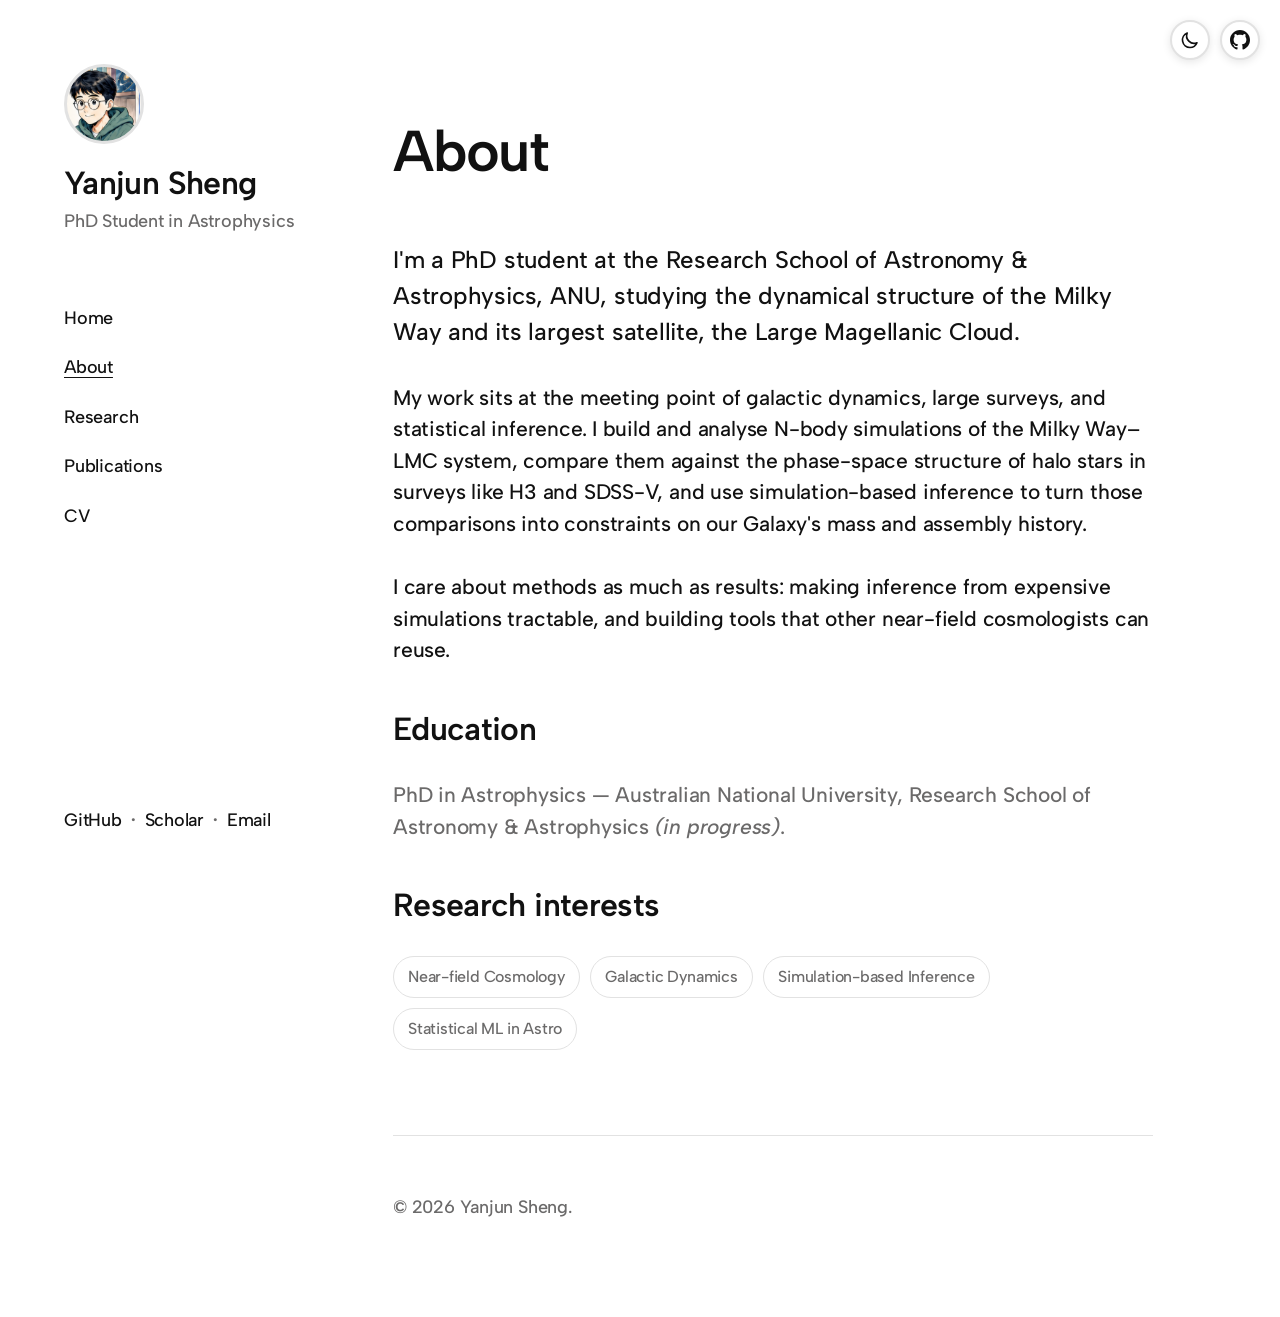
==== about.html @ 7a950a89 "Rebuild site: minimalist multi-page academic theme Replace the tabbed single-page astro site with a " ====
<!DOCTYPE html>
<html lang="en">
<head>
  <meta charset="UTF-8" />
  <meta name="viewport" content="width=device-width, initial-scale=1.0" />
  <title>About | Yanjun Sheng</title>
  <meta name="description" content="About Yanjun Sheng — PhD student in astrophysics at the Research School of Astronomy & Astrophysics, ANU." />
  <link rel="preconnect" href="https://fonts.googleapis.com" />
  <link rel="preconnect" href="https://fonts.gstatic.com" crossorigin />
  <link href="https://fonts.googleapis.com/css2?family=Albert+Sans:ital,wght@0,100..900;1,100..900&display=swap" rel="stylesheet" />
  <link rel="stylesheet" href="styles.css" />
  <script>
    const savedTheme = localStorage.getItem('theme');
    const systemTheme = window.matchMedia('(prefers-color-scheme: dark)').matches ? 'dark' : 'light';
    document.documentElement.setAttribute('data-theme', savedTheme || systemTheme);
  </script>
</head>
<body>

  <div class="toolbar">
    <button class="toolbar-button" id="theme-toggle" aria-label="Toggle dark mode">
      <svg class="sun-icon" xmlns="http://www.w3.org/2000/svg" fill="none" viewBox="0 0 24 24" stroke="currentColor"><path stroke-linecap="round" stroke-linejoin="round" stroke-width="2" d="M12 3v1m0 16v1m9-9h-1M4 12H3m15.364 6.364l-.707-.707M6.343 6.343l-.707-.707m12.728 0l-.707.707M6.343 17.657l-.707.707M16 12a4 4 0 11-8 0 4 4 0 018 0z"/></svg>
      <svg class="moon-icon" xmlns="http://www.w3.org/2000/svg" fill="none" viewBox="0 0 24 24" stroke="currentColor"><path stroke-linecap="round" stroke-linejoin="round" stroke-width="2" d="M20.354 15.354A9 9 0 018.646 3.646 9.003 9.003 0 0012 21a9.003 9.003 0 008.354-5.646z"/></svg>
    </button>
    <a class="toolbar-button" href="https://github.com/yanjunsheng" target="_blank" rel="noopener" aria-label="GitHub">
      <svg xmlns="http://www.w3.org/2000/svg" fill="currentColor" viewBox="0 0 24 24"><path d="M12 0c-6.626 0-12 5.373-12 12 0 5.302 3.438 9.8 8.207 11.387.599.111.793-.261.793-.577v-2.234c-3.338.726-4.033-1.416-4.033-1.416-.546-1.387-1.333-1.756-1.333-1.756-1.089-.745.083-.729.083-.729 1.205.084 1.839 1.237 1.839 1.237 1.07 1.834 2.807 1.304 3.492.997.107-.775.418-1.305.762-1.604-2.665-.305-5.467-1.334-5.467-5.931 0-1.311.469-2.381 1.236-3.221-.124-.303-.535-1.524.117-3.176 0 0 1.008-.322 3.301 1.23.957-.266 1.983-.399 3.003-.404 1.02.005 2.047.138 3.006.404 2.291-1.552 3.297-1.23 3.297-1.23.653 1.653.242 2.874.118 3.176.77.84 1.235 1.911 1.235 3.221 0 4.609-2.807 5.624-5.479 5.921.43.372.823 1.102.823 2.222v3.293c0 .319.192.694.801.576 4.765-1.589 8.199-6.086 8.199-11.386 0-6.627-5.373-12-12-12z"/></svg>
    </a>
  </div>

  <header class="mobile-header">
    <div class="mh-top">
      <a href="index.html"><div class="mh-avatar" role="img" aria-label="Yanjun Sheng"></div></a>
      <h2 class="mh-title">Yanjun Sheng</h2>
    </div>
    <nav class="mobile-nav">
      <ul>
        <li><a href="index.html">Home</a></li>
        <li class="current"><a href="about.html">About</a></li>
        <li><a href="research.html">Research</a></li>
        <li><a href="publications.html">Publications</a></li>
        <li><a href="cv.html">CV</a></li>
      </ul>
    </nav>
    <div class="mobile-social">
      <a href="https://github.com/yanjunsheng" target="_blank" rel="noopener">GitHub</a>
      <span class="sep">·</span>
      <a href="#" target="_blank" rel="noopener">Scholar</a>
      <span class="sep">·</span>
      <a href="mailto:yanjun.sheng@anu.edu.au">Email</a>
    </div>
  </header>

  <div class="site">
    <div class="sidebar-col">
      <aside class="sidebar">
        <div>
          <a href="index.html"><div class="avatar" role="img" aria-label="Yanjun Sheng"></div></a>
          <h1 class="brand-title">Yanjun Sheng</h1>
          <p class="brand-role">PhD Student in Astrophysics</p>
          <nav class="nav">
            <ul>
              <li><a href="index.html">Home</a></li>
              <li class="current"><a href="about.html">About</a></li>
              <li><a href="research.html">Research</a></li>
              <li><a href="publications.html">Publications</a></li>
              <li><a href="cv.html">CV</a></li>
            </ul>
          </nav>
        </div>
        <div class="social">
          <a href="https://github.com/yanjunsheng" target="_blank" rel="noopener">GitHub</a>
          <span class="sep">·</span>
          <a href="#" target="_blank" rel="noopener">Scholar</a>
          <span class="sep">·</span>
          <a href="mailto:yanjun.sheng@anu.edu.au">Email</a>
        </div>
      </aside>
    </div>

    <div class="main-col">
      <main class="page">
        <h1>About</h1>
        <p class="lead">I'm a PhD student at the Research School of Astronomy &amp; Astrophysics, ANU, studying the dynamical structure of the Milky Way and its largest satellite, the Large Magellanic Cloud.</p>
        <p>My work sits at the meeting point of galactic dynamics, large surveys, and statistical inference. I build and analyse N-body simulations of the Milky Way–LMC system, compare them against the phase-space structure of halo stars in surveys like H3 and SDSS-V, and use simulation-based inference to turn those comparisons into constraints on our Galaxy's mass and assembly history.</p>
        <p>I care about methods as much as results: making inference from expensive simulations tractable, and building tools that other near-field cosmologists can reuse.</p>

        <h2>Education</h2>
        <p class="muted">PhD in Astrophysics — Australian National University, Research School of Astronomy &amp; Astrophysics <em>(in progress)</em>.</p>

        <h2>Research interests</h2>
        <div class="pill-row">
          <span class="pill">Near-field Cosmology</span>
          <span class="pill">Galactic Dynamics</span>
          <span class="pill">Simulation-based Inference</span>
          <span class="pill">Statistical ML in Astro</span>
        </div>

        <footer class="site-footer">
          <p>&copy; <span id="year"></span> Yanjun Sheng.</p>
        </footer>
      </main>
    </div>
  </div>

  <script src="script.js"></script>
</body>
</html>
---- styles.css ----
/* ============================================================
   Yanjun Sheng — personal site
   Minimalist academic theme (style adapted from a Björk-style
   layout): sticky sidebar, big typographic hero, light/dark.
   ============================================================ */

/* ---------- Tokens ---------- */
:root {
  --fg:         #111111;
  --bg:         #ffffff;
  --primary:    #5857ff;
  --secondary:  #6b6a6a;
  --tertiary:   #e2e2e2;
  --quaternary: #f3f2f2;

  --font: "Albert Sans", ui-sans-serif, -apple-system, BlinkMacSystemFont,
          "Segoe UI", Roboto, "Helvetica Neue", sans-serif;

  /* Fluid type scale */
  --fs-tiny:  clamp(14px, 1.75vw, 16px);
  --fs-small: clamp(16px, 2vw, 18px);
  --fs-med:   clamp(17px, 2.125vw, 21px);
  --fs-large: clamp(21px, 2.625vw, 24px);
  --fs-xl:    clamp(24px, 3vw, 32px);
  --fs-huge:  clamp(36px, 4.5vw, 64px);

  --h1: clamp(36px, 4.5vw, 64px);
  --h2: clamp(33px, 4.125vw, 56px);
  --h3: clamp(30px, 3.75vw, 48px);
  --h5: clamp(24px, 3vw, 32px);

  /* Spacing */
  --baseline: 16px;
  --small: min(32px, 6.4vw);
  --gutter: clamp(32px, 6.666vw, 64px);
  --outer: var(--gutter);
  --sp-40: 24px;
  --sp-50: 32px;
  --sp-60: clamp(32px, 7.5vw, 40px);
  --sp-70: clamp(48px, 9vw, 64px);
  --sp-80: clamp(64px, 6.666vw, 96px);
  --body-gutter: clamp(32px, 5vw, 64px);

  --wide-width: 1680px;

  --ls-body: -0.01em;
  --ls-head: -0.02em;
  --lh-body: 1.5em;
  --lh-head-lg: 1.15;
  --lh-head-sm: 1.25;

  --name-gradient: linear-gradient(45deg, #4a90e2, #6b5b95, #2e5984, #5a67d8);
  --greeting-gradient: linear-gradient(90deg, #1e3a8a, #3b82f6, #60a5fa, #93c5fd, #dbeafe, #93c5fd, #60a5fa, #3b82f6);
}

[data-theme="dark"] {
  --fg:         #ffffff;
  --bg:         #111111;
  --primary:    #60a5fa;
  --secondary:  #9ca3af;
  --tertiary:   #374151;
  --quaternary: #1f2937;
  --name-gradient: linear-gradient(45deg, #60a5fa, #a78bfa, #7dd3fc, #818cf8);
}

/* ---------- Base ---------- */
* { box-sizing: border-box; }
*, *::before, *::after {
  transition: background-color 0.3s ease, color 0.3s ease, border-color 0.3s ease,
              box-shadow 0.3s ease, fill 0.3s ease, stroke 0.3s ease;
}

body {
  margin: 0;
  font-family: var(--font);
  font-size: var(--fs-med);
  font-weight: 500;
  letter-spacing: var(--ls-body);
  line-height: var(--lh-body);
  color: var(--fg);
  background-color: var(--bg);
  -moz-osx-font-smoothing: grayscale;
  -webkit-font-smoothing: antialiased;
}

a { color: inherit; text-decoration: underline; text-underline-offset: 0.2em; }
a:hover { text-decoration: none; }

h1, h2, h3, h4, h5, h6 {
  font-weight: 600;
  letter-spacing: var(--ls-head);
  margin-top: 0.75em;
  margin-bottom: 1em;
}
h1 { font-size: var(--h1); line-height: var(--lh-head-lg); }
h2 { font-size: var(--h2); line-height: var(--lh-head-lg); }
h3 { font-size: var(--h3); line-height: var(--lh-head-lg); }
h5 { font-size: var(--h5); line-height: var(--lh-head-sm); }

p { line-height: var(--lh-body); margin-bottom: var(--small); }
strong { font-weight: 700; }
img { max-width: 100%; height: auto; display: block; border-radius: 8px; }

/* ---------- Global toolbar ---------- */
.toolbar {
  position: fixed;
  top: 20px; right: 20px;
  display: flex;
  gap: 10px;
  z-index: 1000;
}
.toolbar-button {
  width: 40px; height: 40px;
  border-radius: 50%;
  border: 2px solid var(--tertiary);
  background-color: var(--bg);
  color: var(--fg);
  display: flex;
  align-items: center;
  justify-content: center;
  cursor: pointer;
  text-decoration: none;
  box-shadow: 0 2px 8px rgba(0, 0, 0, 0.1);
}
.toolbar-button:hover {
  background-color: var(--tertiary);
  transform: translateY(-2px);
  box-shadow: 0 4px 12px rgba(0, 0, 0, 0.15);
  color: var(--fg);
}
.toolbar-button svg { width: 20px; height: 20px; }
[data-theme="light"] .sun-icon,
[data-theme="dark"] .moon-icon { display: none; }

/* ---------- Layout ---------- */
.site {
  display: flex;
  gap: var(--gutter);
  padding: var(--body-gutter);
  max-width: var(--wide-width);
  margin: 0 auto;
}
.sidebar-col { flex-basis: 23%; flex-shrink: 0; }
.main-col { flex-basis: 77%; min-width: 0; }

/* ---------- Sidebar ---------- */
.sidebar {
  position: sticky;
  top: var(--outer);
  min-height: calc(100vh - (var(--outer) * 2));
  display: flex;
  flex-direction: column;
  justify-content: space-between;
}
.avatar {
  width: 80px; height: 80px;
  border-radius: 50%;
  border: 3px solid var(--tertiary);
  margin-bottom: 1em;
  background-image: url('images/researcher.png');
  background-size: cover;
  background-position: center 12%;
  background-repeat: no-repeat;
}
.brand-title {
  font-size: var(--h5);
  font-weight: 600;
  margin: 0 0 0.2em;
  letter-spacing: var(--ls-head);
}
.brand-role { color: var(--secondary); font-size: var(--fs-small); margin: 0; }

.nav { font-size: var(--fs-small); margin-top: 3.5em; }
.nav ul { list-style: none; padding: 0; margin: 0; }
.nav li { margin-bottom: 0.5em; }
.nav a { text-decoration: none; display: block; padding: 0.25em 0; }
.nav a:hover,
.nav .current a { text-decoration: underline; }

.social {
  display: flex;
  align-items: center;
  gap: 0.5em;
  font-size: var(--fs-small);
  margin-top: 2em;
  flex-wrap: wrap;
}
.social a { text-decoration: none; }
.social a:hover { color: var(--primary); }
.social .sep { font-weight: bold; color: var(--secondary); }

/* ---------- Hero ---------- */
.hero {
  display: flex;
  flex-direction: column;
  justify-content: center;
  align-items: flex-start;
  min-height: 60vh;
  padding-top: 10vh;
}
.greeting {
  font-size: var(--fs-xl);
  margin: 0 0 0.3em;
  opacity: 1;
  transition: opacity 0.5s ease-in-out;
  background: var(--greeting-gradient);
  -webkit-background-clip: text;
  background-clip: text;
  -webkit-text-fill-color: transparent;
}
.greeting.fade-out { opacity: 0; }
.hero-line {
  font-size: var(--h1);
  line-height: var(--lh-head-lg);
  margin: 0 0 0.9em;
  max-width: 20ch;
}
.name-grad {
  background: var(--name-gradient);
  -webkit-background-clip: text;
  background-clip: text;
  -webkit-text-fill-color: transparent;
}

/* ---------- Buttons ---------- */
.buttons { display: flex; gap: 1em; flex-wrap: wrap; align-items: center; }
.btn {
  display: inline-flex;
  align-items: center;
  gap: 6px;
  padding: 0.7em 1.5em;
  background-color: var(--bg);
  color: var(--fg);
  text-decoration: none;
  border-radius: 999px;
  border: 2px solid var(--fg);
  font-size: var(--fs-small);
  font-weight: 600;
  line-height: var(--lh-head-lg);
}
.btn svg { width: 16px; height: 16px; fill: currentColor; }
.btn:hover {
  transform: translateY(-2px);
  background-color: var(--fg);
  color: var(--bg);
  box-shadow: 0 4px 12px rgba(0, 0, 0, 0.25);
  text-decoration: none;
}
.btn--primary { color: var(--primary); border-color: var(--primary); }
.btn--primary:hover {
  background-color: var(--primary);
  color: #fff;
  box-shadow: 0 4px 12px rgba(88, 87, 255, 0.3);
}

/* ---------- Intro columns ---------- */
.intro {
  display: flex;
  gap: var(--gutter);
  padding-top: 16vh;
  padding-bottom: 2vh;
}
.intro > div { flex: 1 1 0; min-width: 0; }
.intro p:first-child { margin-top: 0; }

/* ---------- Generic content pages ---------- */
.page { padding-top: 6vh; max-width: 760px; }
.page h1 { margin-top: 0; }
.page h2 { font-size: var(--h5); margin-top: 1.4em; }
.page .lead { font-size: var(--fs-large); color: var(--fg); }
.muted { color: var(--secondary); }

.pill-row { display: flex; flex-wrap: wrap; gap: 0.5em; margin: 0.5em 0 0; }
.pill {
  font-size: var(--fs-tiny);
  border: 1px solid var(--tertiary);
  border-radius: 999px;
  padding: 4px 14px;
  color: var(--secondary);
}

/* research themes */
.themes { list-style: none; padding: 0; margin: 1.5em 0; }
.themes li {
  padding: 1em 0;
  border-top: 1px solid var(--tertiary);
  display: flex;
  gap: 1em;
}
.themes li:last-child { border-bottom: 1px solid var(--tertiary); }
.themes .num { color: var(--primary); font-weight: 700; font-variant-numeric: tabular-nums; }
.themes .t { font-weight: 700; }
.themes .d { color: var(--secondary); font-size: var(--fs-small); margin-top: 0.2em; }

/* publications */
.pubs { list-style: none; padding: 0; margin: 1.5em 0 0; }
.pubs li { padding: 1.1em 0; border-top: 1px solid var(--tertiary); }
.pubs li:last-child { border-bottom: 1px solid var(--tertiary); }
.pub-title { font-weight: 600; }
.pub-title a { text-decoration: none; }
.pub-title a:hover { text-decoration: underline; }
.pub-meta { color: var(--secondary); font-size: var(--fs-small); margin-top: 0.2em; }

/* ---------- Footer ---------- */
.site-footer {
  margin-top: var(--sp-80);
  padding-top: var(--sp-60);
  border-top: 1px solid var(--tertiary);
  font-size: var(--fs-small);
  color: var(--secondary);
}

/* ---------- Mobile header ---------- */
.mobile-header { display: none; }

@media (max-width: 781px) {
  .sidebar-col { display: none !important; }
  .main-col { flex-basis: 100%; }
  .site { flex-direction: column; padding-top: 0; }
  .intro { flex-direction: column; padding-top: 8vh; }
  .hero { min-height: 56vh; }

  .mobile-header {
    display: block;
    padding: var(--sp-40);
    background-color: var(--quaternary);
  }
  .mh-top { display: flex; align-items: center; gap: 12px; }
  .mh-avatar {
    width: 44px; height: 44px;
    border-radius: 50%;
    border: 2px solid var(--tertiary);
    background-image: url('images/researcher.png');
    background-size: cover;
    background-position: center 12%;
    flex-shrink: 0;
  }
  .mh-title { font-size: var(--h5); font-weight: 600; margin: 0; }
  .mobile-nav { margin-top: var(--sp-40); }
  .mobile-nav ul {
    display: flex; flex-wrap: wrap; gap: 8px;
    list-style: none; margin: 0; padding: 0;
  }
  .mobile-nav a {
    text-decoration: none;
    font-size: var(--fs-small);
    font-weight: 600;
    padding: 8px 12px;
    border-radius: 20px;
  }
  .mobile-nav a:hover,
  .mobile-nav .current a { background-color: var(--tertiary); }
  .mobile-social {
    display: flex; gap: 8px; align-items: center;
    margin-top: var(--sp-40);
    font-size: var(--fs-tiny);
    color: var(--secondary);
  }
  .mobile-social a { color: var(--secondary); text-decoration: none; font-size: 13px; }
  .mobile-social .sep { color: var(--tertiary); }

  .toolbar { top: 15px; right: 15px; z-index: 9999; }
  .toolbar-button { width: 44px; height: 44px; border-width: 1px; }
}

@media (min-width: 782px) {
  .mobile-header { display: none !important; }
}

@media (prefers-reduced-motion: reduce) {
  *, *::before, *::after { transition-duration: 0.01ms !important; }
  .greeting { transition: none; }
}
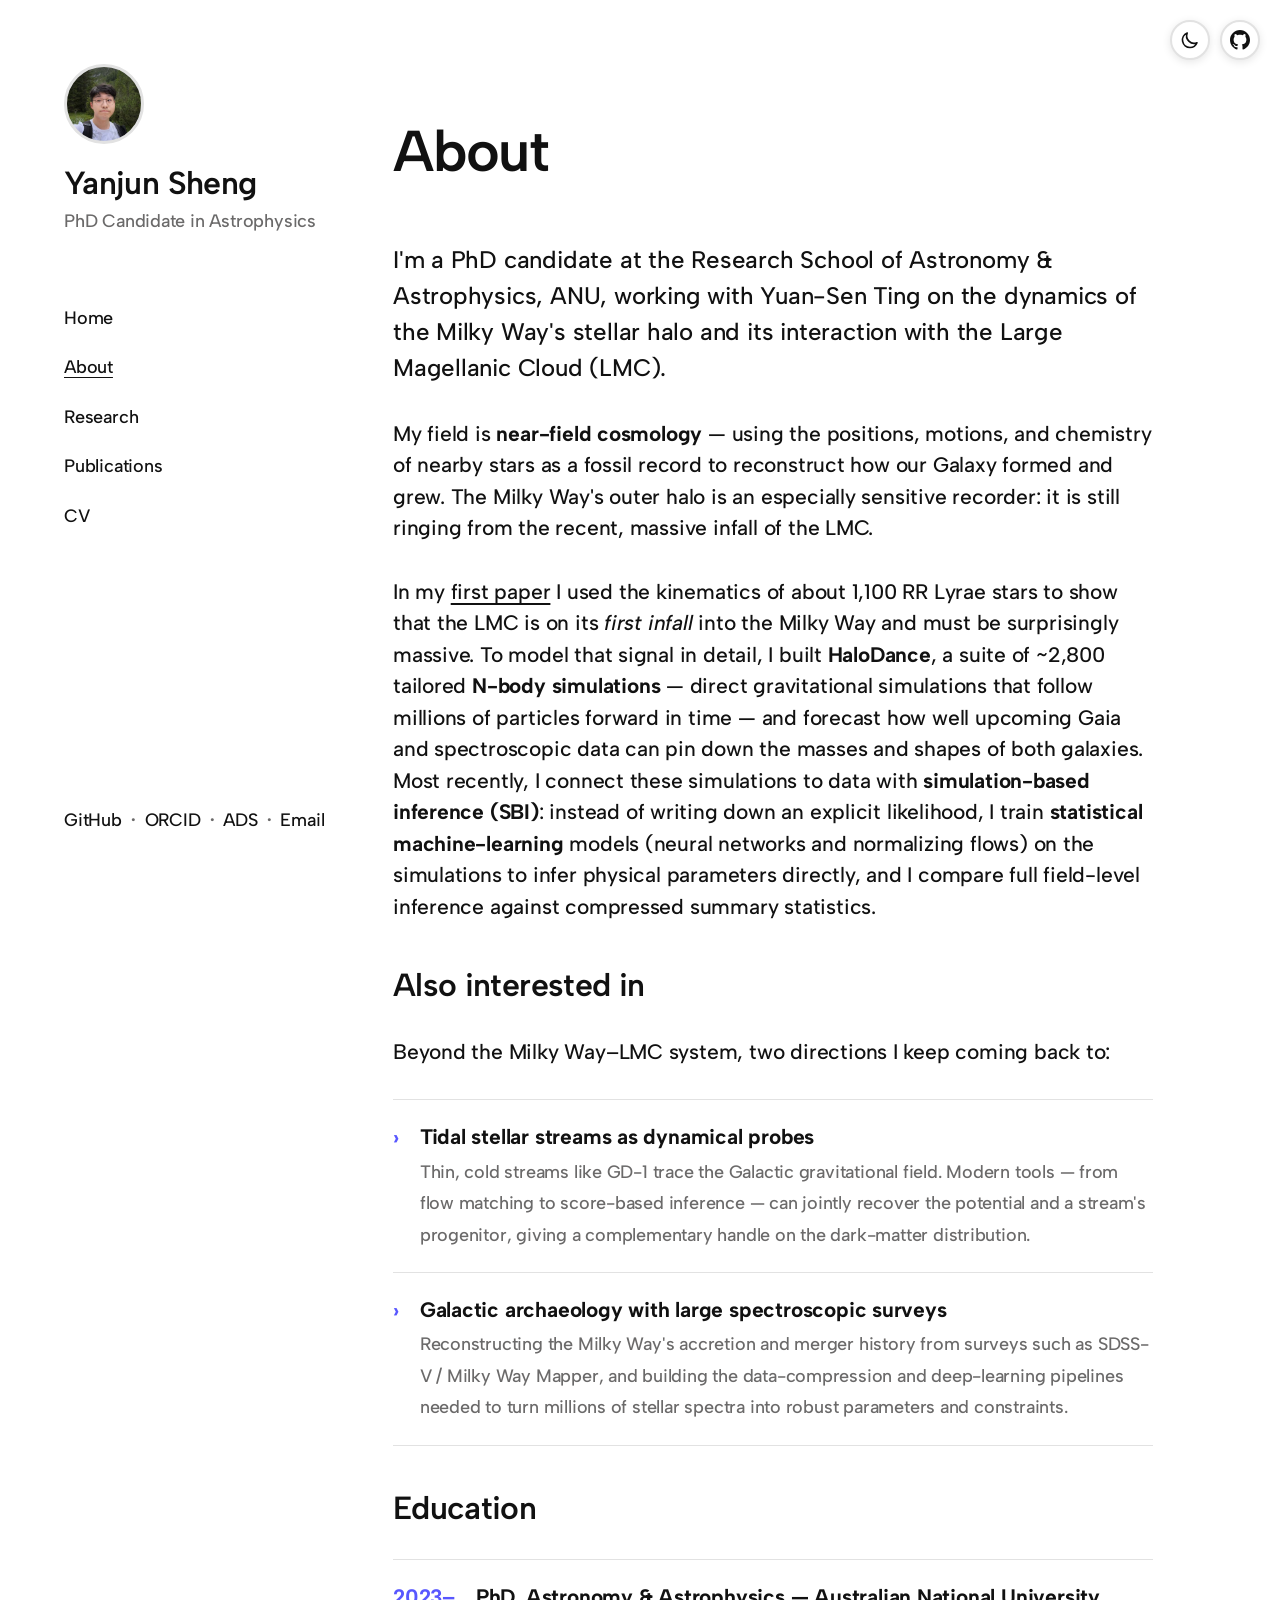
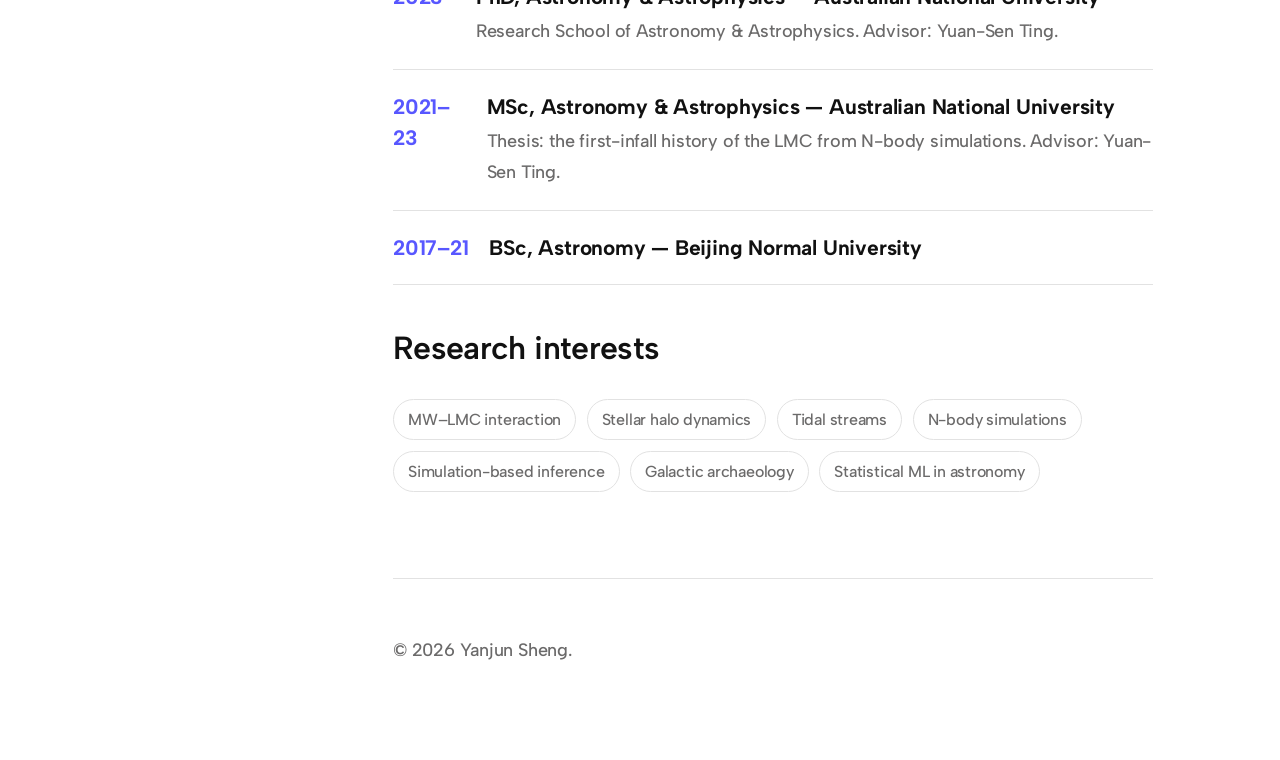
==== commit 8019e69a: "Sync content to CV; fix GitHub URL; add ORCID/ADS; bigger avatar - Enlarge avatar crop to show more " ====
--- a/about.html
+++ b/about.html
@@ -4,7 +4,7 @@
   <meta charset="UTF-8" />
   <meta name="viewport" content="width=device-width, initial-scale=1.0" />
   <title>About | Yanjun Sheng</title>
-  <meta name="description" content="About Yanjun Sheng — PhD student in astrophysics at the Research School of Astronomy & Astrophysics, ANU." />
+  <meta name="description" content="About Yanjun Sheng — PhD candidate in astronomy & astrophysics at ANU, working on the Milky Way–LMC interaction, N-body simulations, and simulation-based inference." />
   <link rel="preconnect" href="https://fonts.googleapis.com" />
   <link rel="preconnect" href="https://fonts.gstatic.com" crossorigin />
   <link href="https://fonts.googleapis.com/css2?family=Albert+Sans:ital,wght@0,100..900;1,100..900&display=swap" rel="stylesheet" />
@@ -22,7 +22,7 @@
       <svg class="sun-icon" xmlns="http://www.w3.org/2000/svg" fill="none" viewBox="0 0 24 24" stroke="currentColor"><path stroke-linecap="round" stroke-linejoin="round" stroke-width="2" d="M12 3v1m0 16v1m9-9h-1M4 12H3m15.364 6.364l-.707-.707M6.343 6.343l-.707-.707m12.728 0l-.707.707M6.343 17.657l-.707.707M16 12a4 4 0 11-8 0 4 4 0 018 0z"/></svg>
       <svg class="moon-icon" xmlns="http://www.w3.org/2000/svg" fill="none" viewBox="0 0 24 24" stroke="currentColor"><path stroke-linecap="round" stroke-linejoin="round" stroke-width="2" d="M20.354 15.354A9 9 0 018.646 3.646 9.003 9.003 0 0012 21a9.003 9.003 0 008.354-5.646z"/></svg>
     </button>
-    <a class="toolbar-button" href="https://github.com/yanjunsheng" target="_blank" rel="noopener" aria-label="GitHub">
+    <a class="toolbar-button" href="https://github.com/Yanjun-Sheng" target="_blank" rel="noopener" aria-label="GitHub">
       <svg xmlns="http://www.w3.org/2000/svg" fill="currentColor" viewBox="0 0 24 24"><path d="M12 0c-6.626 0-12 5.373-12 12 0 5.302 3.438 9.8 8.207 11.387.599.111.793-.261.793-.577v-2.234c-3.338.726-4.033-1.416-4.033-1.416-.546-1.387-1.333-1.756-1.333-1.756-1.089-.745.083-.729.083-.729 1.205.084 1.839 1.237 1.839 1.237 1.07 1.834 2.807 1.304 3.492.997.107-.775.418-1.305.762-1.604-2.665-.305-5.467-1.334-5.467-5.931 0-1.311.469-2.381 1.236-3.221-.124-.303-.535-1.524.117-3.176 0 0 1.008-.322 3.301 1.23.957-.266 1.983-.399 3.003-.404 1.02.005 2.047.138 3.006.404 2.291-1.552 3.297-1.23 3.297-1.23.653 1.653.242 2.874.118 3.176.77.84 1.235 1.911 1.235 3.221 0 4.609-2.807 5.624-5.479 5.921.43.372.823 1.102.823 2.222v3.293c0 .319.192.694.801.576 4.765-1.589 8.199-6.086 8.199-11.386 0-6.627-5.373-12-12-12z"/></svg>
     </a>
   </div>
@@ -42,11 +42,13 @@
       </ul>
     </nav>
     <div class="mobile-social">
-      <a href="https://github.com/yanjunsheng" target="_blank" rel="noopener">GitHub</a>
+      <a href="https://github.com/Yanjun-Sheng" target="_blank" rel="noopener">GitHub</a>
       <span class="sep">·</span>
-      <a href="#" target="_blank" rel="noopener">Scholar</a>
+      <a href="https://orcid.org/0009-0004-1470-5201" target="_blank" rel="noopener">ORCID</a>
       <span class="sep">·</span>
-      <a href="mailto:yanjun.sheng@anu.edu.au">Email</a>
+      <a href="https://ui.adsabs.harvard.edu/user/libraries/TKjJ8f_tQKGrWdAtl_J5jA" target="_blank" rel="noopener">ADS</a>
+      <span class="sep">·</span>
+      <a href="mailto:Yanjun.Sheng@anu.edu.au">Email</a>
     </div>
   </header>
 
@@ -56,7 +58,7 @@
         <div>
           <a href="index.html"><div class="avatar" role="img" aria-label="Yanjun Sheng"></div></a>
           <h1 class="brand-title">Yanjun Sheng</h1>
-          <p class="brand-role">PhD Student in Astrophysics</p>
+          <p class="brand-role">PhD Candidate in Astrophysics</p>
           <nav class="nav">
             <ul>
               <li><a href="index.html">Home</a></li>
@@ -68,11 +70,13 @@
           </nav>
         </div>
         <div class="social">
-          <a href="https://github.com/yanjunsheng" target="_blank" rel="noopener">GitHub</a>
+          <a href="https://github.com/Yanjun-Sheng" target="_blank" rel="noopener">GitHub</a>
           <span class="sep">·</span>
-          <a href="#" target="_blank" rel="noopener">Scholar</a>
+          <a href="https://orcid.org/0009-0004-1470-5201" target="_blank" rel="noopener">ORCID</a>
           <span class="sep">·</span>
-          <a href="mailto:yanjun.sheng@anu.edu.au">Email</a>
+          <a href="https://ui.adsabs.harvard.edu/user/libraries/TKjJ8f_tQKGrWdAtl_J5jA" target="_blank" rel="noopener">ADS</a>
+          <span class="sep">·</span>
+          <a href="mailto:Yanjun.Sheng@anu.edu.au">Email</a>
         </div>
       </aside>
     </div>
@@ -80,19 +84,47 @@
     <div class="main-col">
       <main class="page">
         <h1>About</h1>
-        <p class="lead">I'm a PhD student at the Research School of Astronomy &amp; Astrophysics, ANU, studying the dynamical structure of the Milky Way and its largest satellite, the Large Magellanic Cloud.</p>
-        <p>My work sits at the meeting point of galactic dynamics, large surveys, and statistical inference. I build and analyse N-body simulations of the Milky Way–LMC system, compare them against the phase-space structure of halo stars in surveys like H3 and SDSS-V, and use simulation-based inference to turn those comparisons into constraints on our Galaxy's mass and assembly history.</p>
-        <p>I care about methods as much as results: making inference from expensive simulations tractable, and building tools that other near-field cosmologists can reuse.</p>
+        <p class="lead">I'm a PhD candidate at the Research School of Astronomy &amp; Astrophysics, ANU, working with Yuan-Sen Ting on the dynamics of the Milky Way's stellar halo and its interaction with the Large Magellanic Cloud (LMC).</p>
+
+        <p>My field is <strong>near-field cosmology</strong> — using the positions, motions, and chemistry of nearby stars as a fossil record to reconstruct how our Galaxy formed and grew. The Milky Way's outer halo is an especially sensitive recorder: it is still ringing from the recent, massive infall of the LMC.</p>
+
+        <p>In my <a href="publications.html">first paper</a> I used the kinematics of about 1,100 RR&nbsp;Lyrae stars to show that the LMC is on its <em>first infall</em> into the Milky Way and must be surprisingly massive. To model that signal in detail, I built <strong>HaloDance</strong>, a suite of ~2,800 tailored <strong>N-body simulations</strong> — direct gravitational simulations that follow millions of particles forward in time — and forecast how well upcoming Gaia and spectroscopic data can pin down the masses and shapes of both galaxies. Most recently, I connect these simulations to data with <strong>simulation-based inference (SBI)</strong>: instead of writing down an explicit likelihood, I train <strong>statistical machine-learning</strong> models (neural networks and normalizing flows) on the simulations to infer physical parameters directly, and I compare full field-level inference against compressed summary statistics.</p>
+
+        <h2>Also interested in</h2>
+        <p>Beyond the Milky Way–LMC system, two directions I keep coming back to:</p>
+        <ul class="themes">
+          <li>
+            <span class="num">›</span>
+            <div>
+              <div class="t">Tidal stellar streams as dynamical probes</div>
+              <div class="d">Thin, cold streams like GD-1 trace the Galactic gravitational field. Modern tools — from flow matching to score-based inference — can jointly recover the potential and a stream's progenitor, giving a complementary handle on the dark-matter distribution.</div>
+            </div>
+          </li>
+          <li>
+            <span class="num">›</span>
+            <div>
+              <div class="t">Galactic archaeology with large spectroscopic surveys</div>
+              <div class="d">Reconstructing the Milky Way's accretion and merger history from surveys such as SDSS-V / Milky Way Mapper, and building the data-compression and deep-learning pipelines needed to turn millions of stellar spectra into robust parameters and constraints.</div>
+            </div>
+          </li>
+        </ul>
 
         <h2>Education</h2>
-        <p class="muted">PhD in Astrophysics — Australian National University, Research School of Astronomy &amp; Astrophysics <em>(in progress)</em>.</p>
+        <ul class="themes">
+          <li><span class="num">2023–</span><div><div class="t">PhD, Astronomy &amp; Astrophysics — Australian National University</div><div class="d">Research School of Astronomy &amp; Astrophysics. Advisor: Yuan-Sen Ting.</div></div></li>
+          <li><span class="num">2021–23</span><div><div class="t">MSc, Astronomy &amp; Astrophysics — Australian National University</div><div class="d">Thesis: the first-infall history of the LMC from N-body simulations. Advisor: Yuan-Sen Ting.</div></div></li>
+          <li><span class="num">2017–21</span><div><div class="t">BSc, Astronomy — Beijing Normal University</div></div></li>
+        </ul>
 
         <h2>Research interests</h2>
         <div class="pill-row">
-          <span class="pill">Near-field Cosmology</span>
-          <span class="pill">Galactic Dynamics</span>
-          <span class="pill">Simulation-based Inference</span>
-          <span class="pill">Statistical ML in Astro</span>
+          <span class="pill">MW–LMC interaction</span>
+          <span class="pill">Stellar halo dynamics</span>
+          <span class="pill">Tidal streams</span>
+          <span class="pill">N-body simulations</span>
+          <span class="pill">Simulation-based inference</span>
+          <span class="pill">Galactic archaeology</span>
+          <span class="pill">Statistical ML in astronomy</span>
         </div>
 
         <footer class="site-footer">
--- a/styles.css
+++ b/styles.css
@@ -157,9 +157,9 @@
   border-radius: 50%;
   border: 3px solid var(--tertiary);
   margin-bottom: 1em;
-  background-image: url('images/researcher.png');
+  background-image: url('images/avatar.jpg');
   background-size: cover;
-  background-position: center 12%;
+  background-position: center;
   background-repeat: no-repeat;
 }
 .brand-title {
@@ -330,9 +330,9 @@
     width: 44px; height: 44px;
     border-radius: 50%;
     border: 2px solid var(--tertiary);
-    background-image: url('images/researcher.png');
+    background-image: url('images/avatar.jpg');
     background-size: cover;
-    background-position: center 12%;
+    background-position: center;
     flex-shrink: 0;
   }
   .mh-title { font-size: var(--h5); font-weight: 600; margin: 0; }
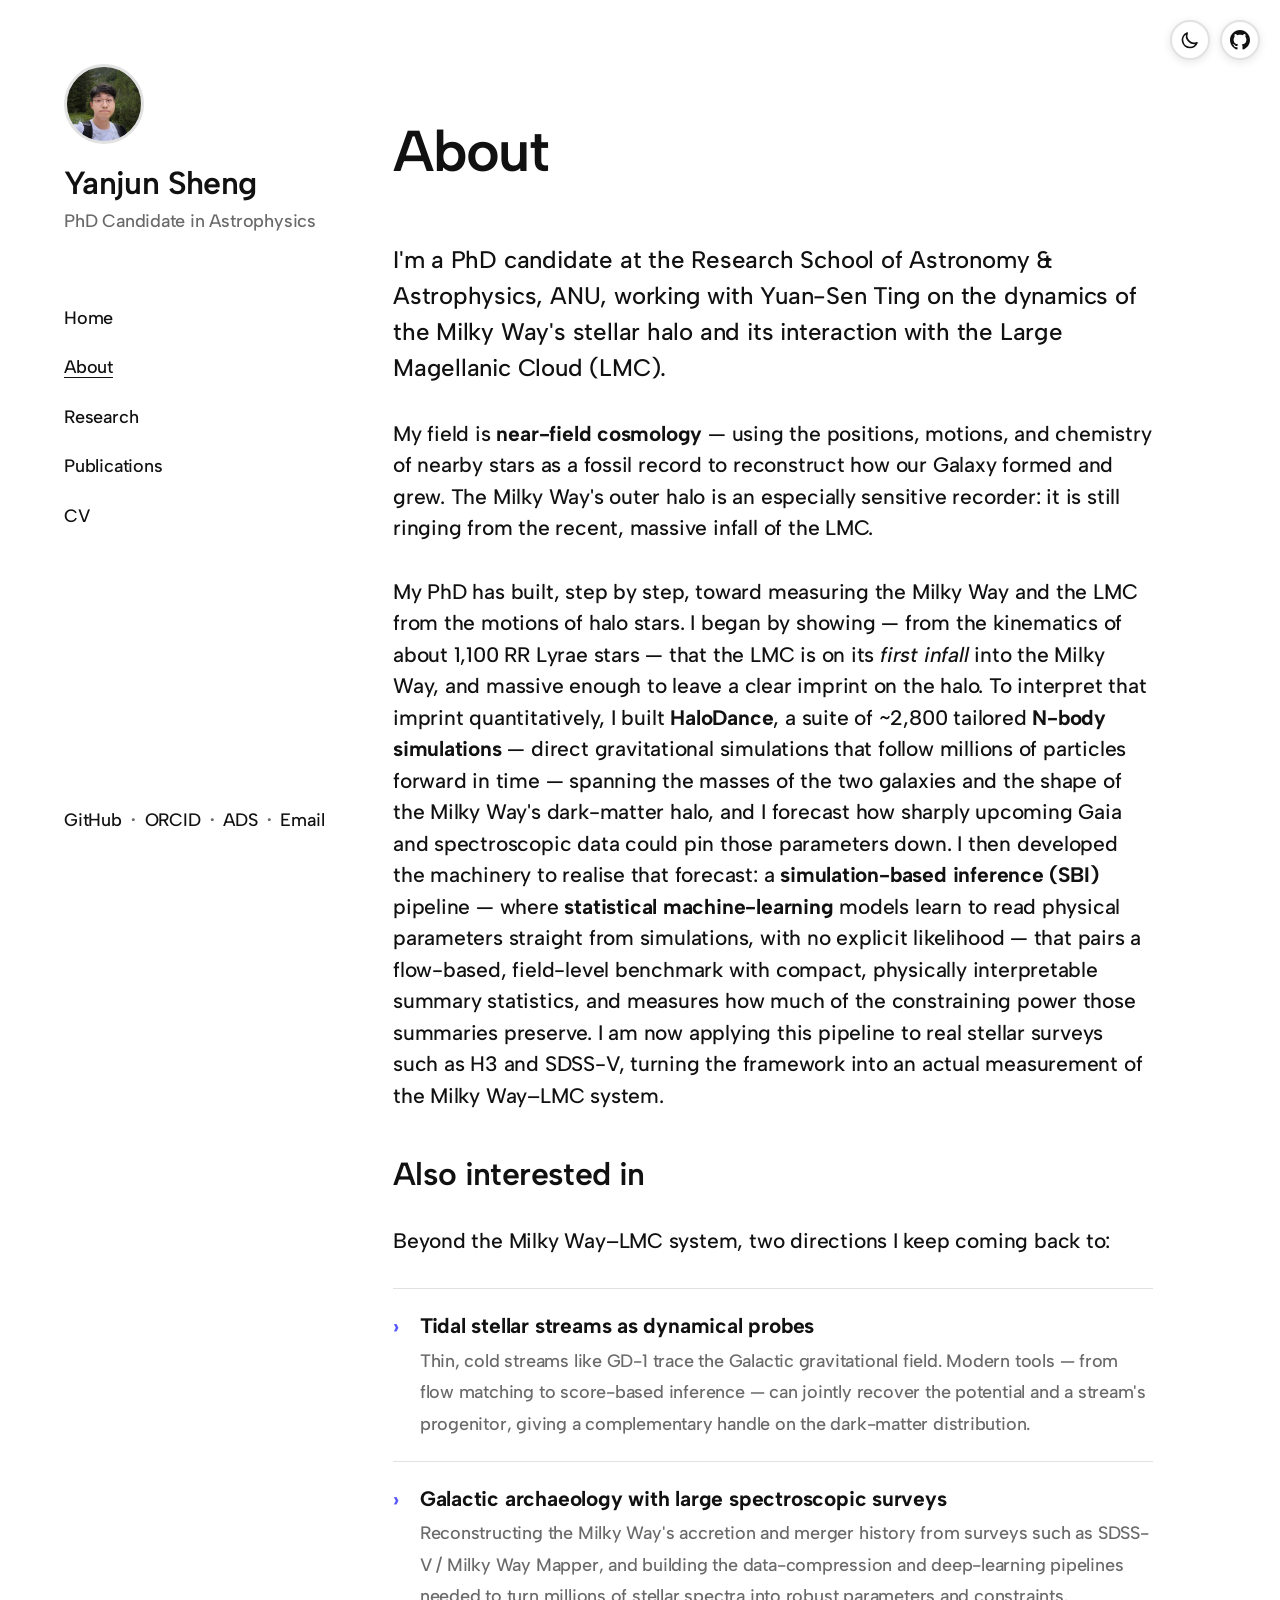
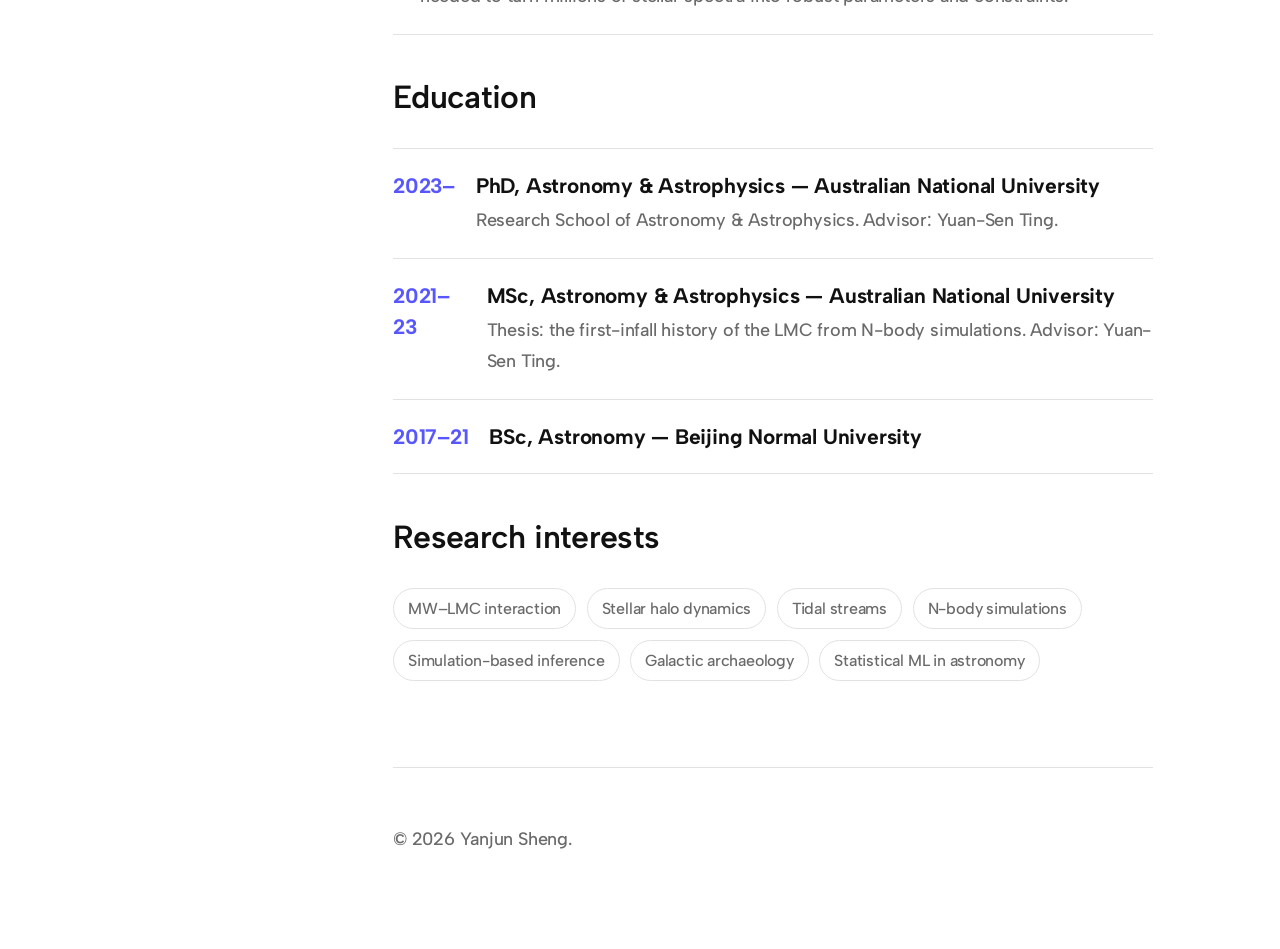
==== commit 064cbfe7: "About: rewrite research arc across all four papers Rewrite the main About paragraph as one flowing n" ====
--- a/about.html
+++ b/about.html
@@ -88,7 +88,7 @@
 
         <p>My field is <strong>near-field cosmology</strong> — using the positions, motions, and chemistry of nearby stars as a fossil record to reconstruct how our Galaxy formed and grew. The Milky Way's outer halo is an especially sensitive recorder: it is still ringing from the recent, massive infall of the LMC.</p>
 
-        <p>In my <a href="publications.html">first paper</a> I used the kinematics of about 1,100 RR&nbsp;Lyrae stars to show that the LMC is on its <em>first infall</em> into the Milky Way and must be surprisingly massive. To model that signal in detail, I built <strong>HaloDance</strong>, a suite of ~2,800 tailored <strong>N-body simulations</strong> — direct gravitational simulations that follow millions of particles forward in time — and forecast how well upcoming Gaia and spectroscopic data can pin down the masses and shapes of both galaxies. Most recently, I connect these simulations to data with <strong>simulation-based inference (SBI)</strong>: instead of writing down an explicit likelihood, I train <strong>statistical machine-learning</strong> models (neural networks and normalizing flows) on the simulations to infer physical parameters directly, and I compare full field-level inference against compressed summary statistics.</p>
+        <p>My PhD has built, step by step, toward measuring the Milky Way and the LMC from the motions of halo stars. I began by showing — from the kinematics of about 1,100 RR&nbsp;Lyrae stars — that the LMC is on its <em>first infall</em> into the Milky Way, and massive enough to leave a clear imprint on the halo. To interpret that imprint quantitatively, I built <strong>HaloDance</strong>, a suite of ~2,800 tailored <strong>N-body simulations</strong> — direct gravitational simulations that follow millions of particles forward in time — spanning the masses of the two galaxies and the shape of the Milky Way's dark-matter halo, and I forecast how sharply upcoming Gaia and spectroscopic data could pin those parameters down. I then developed the machinery to realise that forecast: a <strong>simulation-based inference (SBI)</strong> pipeline — where <strong>statistical machine-learning</strong> models learn to read physical parameters straight from simulations, with no explicit likelihood — that pairs a flow-based, field-level benchmark with compact, physically interpretable summary statistics, and measures how much of the constraining power those summaries preserve. I am now applying this pipeline to real stellar surveys such as H3 and SDSS-V, turning the framework into an actual measurement of the Milky Way–LMC system.</p>
 
         <h2>Also interested in</h2>
         <p>Beyond the Milky Way–LMC system, two directions I keep coming back to:</p>
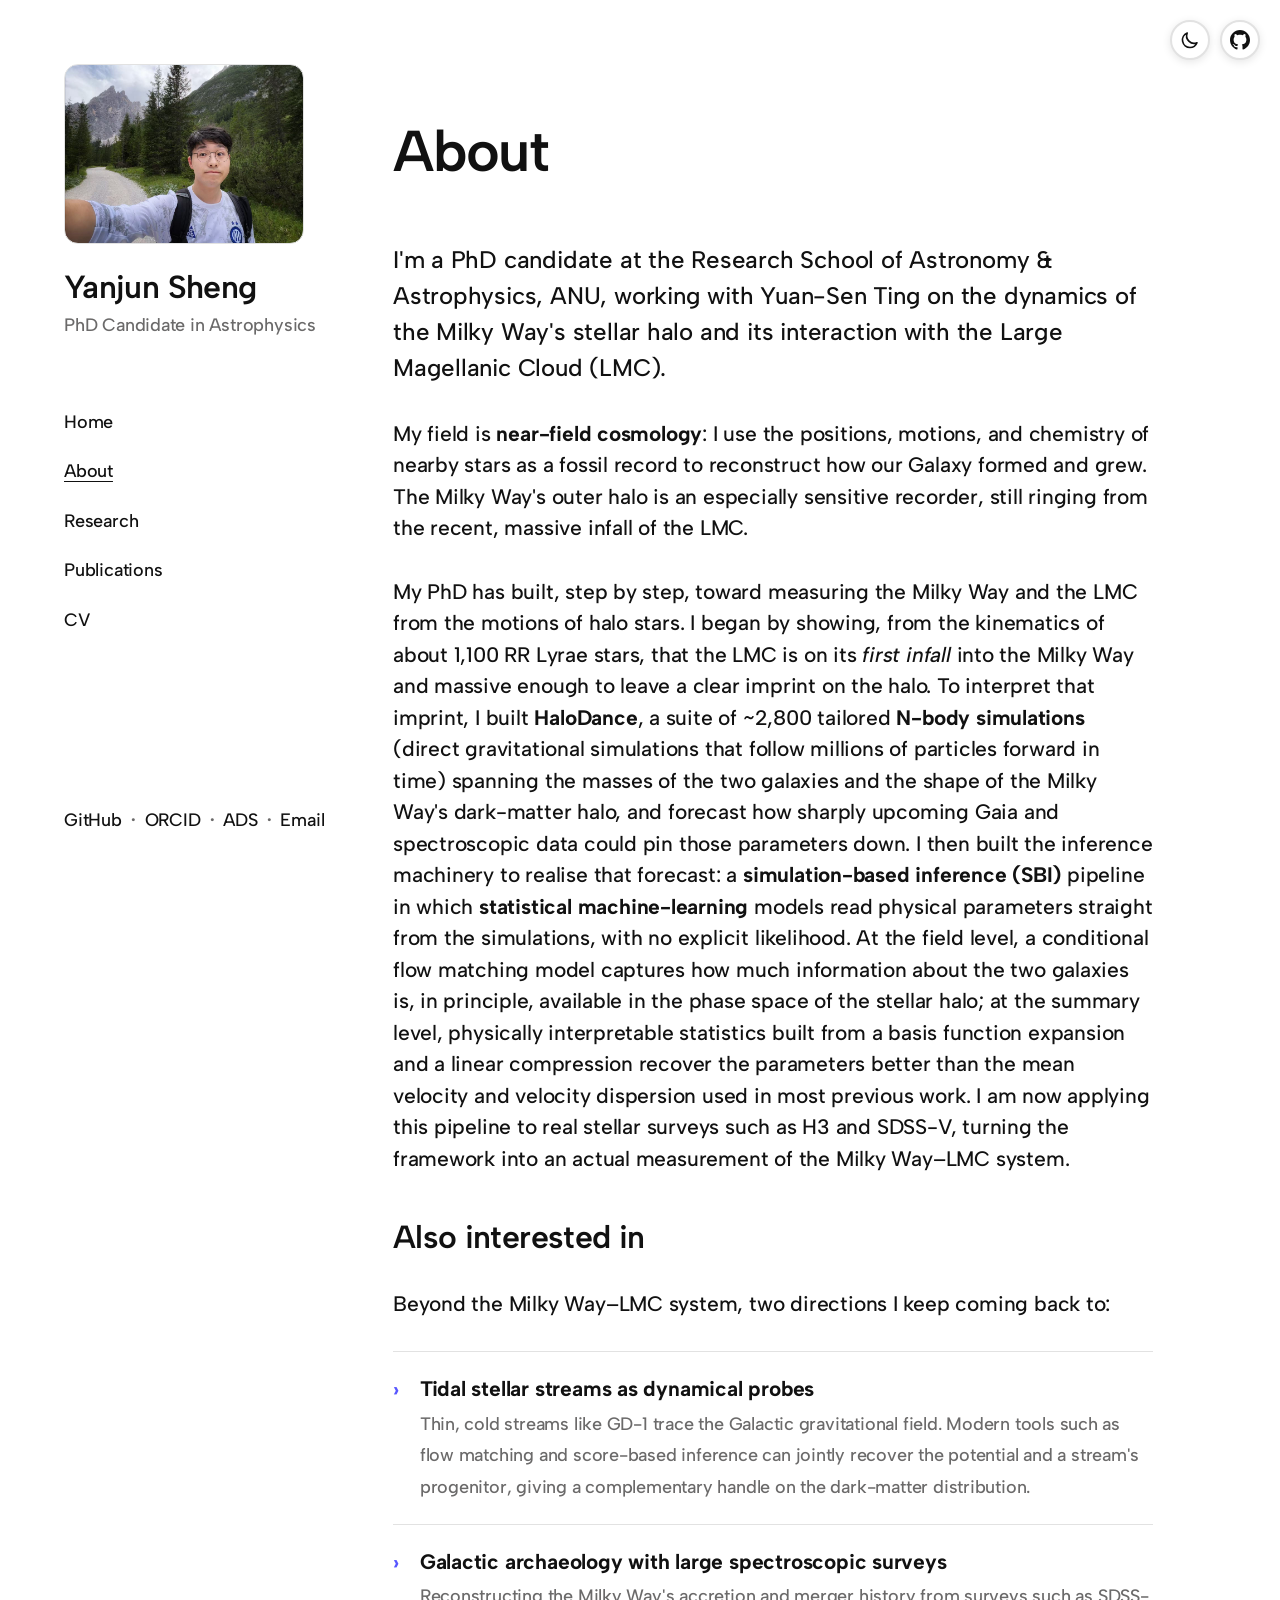
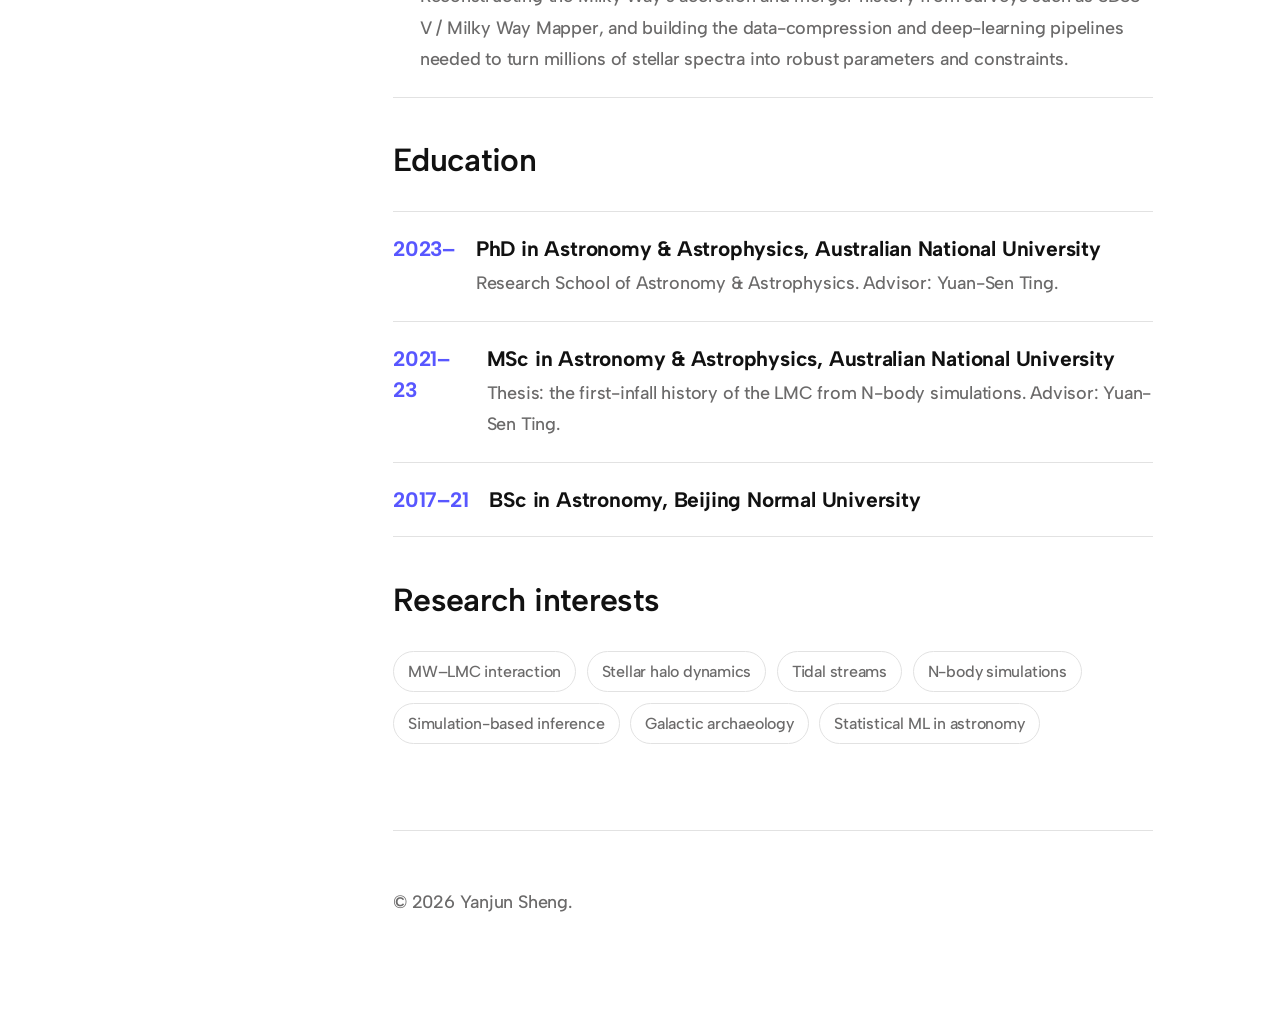
==== commit 2475c449: "Wave greeting, larger full-photo avatar, precise methods, fewer dashes - Replace the cycling multili" ====
--- a/about.html
+++ b/about.html
@@ -4,7 +4,7 @@
   <meta charset="UTF-8" />
   <meta name="viewport" content="width=device-width, initial-scale=1.0" />
   <title>About | Yanjun Sheng</title>
-  <meta name="description" content="About Yanjun Sheng — PhD candidate in astronomy & astrophysics at ANU, working on the Milky Way–LMC interaction, N-body simulations, and simulation-based inference." />
+  <meta name="description" content="About Yanjun Sheng, PhD candidate in astronomy & astrophysics at ANU, working on the Milky Way–LMC interaction, N-body simulations, and simulation-based inference." />
   <link rel="preconnect" href="https://fonts.googleapis.com" />
   <link rel="preconnect" href="https://fonts.gstatic.com" crossorigin />
   <link href="https://fonts.googleapis.com/css2?family=Albert+Sans:ital,wght@0,100..900;1,100..900&display=swap" rel="stylesheet" />
@@ -86,9 +86,9 @@
         <h1>About</h1>
         <p class="lead">I'm a PhD candidate at the Research School of Astronomy &amp; Astrophysics, ANU, working with Yuan-Sen Ting on the dynamics of the Milky Way's stellar halo and its interaction with the Large Magellanic Cloud (LMC).</p>
 
-        <p>My field is <strong>near-field cosmology</strong> — using the positions, motions, and chemistry of nearby stars as a fossil record to reconstruct how our Galaxy formed and grew. The Milky Way's outer halo is an especially sensitive recorder: it is still ringing from the recent, massive infall of the LMC.</p>
+        <p>My field is <strong>near-field cosmology</strong>: I use the positions, motions, and chemistry of nearby stars as a fossil record to reconstruct how our Galaxy formed and grew. The Milky Way's outer halo is an especially sensitive recorder, still ringing from the recent, massive infall of the LMC.</p>
 
-        <p>My PhD has built, step by step, toward measuring the Milky Way and the LMC from the motions of halo stars. I began by showing — from the kinematics of about 1,100 RR&nbsp;Lyrae stars — that the LMC is on its <em>first infall</em> into the Milky Way, and massive enough to leave a clear imprint on the halo. To interpret that imprint quantitatively, I built <strong>HaloDance</strong>, a suite of ~2,800 tailored <strong>N-body simulations</strong> — direct gravitational simulations that follow millions of particles forward in time — spanning the masses of the two galaxies and the shape of the Milky Way's dark-matter halo, and I forecast how sharply upcoming Gaia and spectroscopic data could pin those parameters down. I then developed the machinery to realise that forecast: a <strong>simulation-based inference (SBI)</strong> pipeline — where <strong>statistical machine-learning</strong> models learn to read physical parameters straight from simulations, with no explicit likelihood — that pairs a flow-based, field-level benchmark with compact, physically interpretable summary statistics, and measures how much of the constraining power those summaries preserve. I am now applying this pipeline to real stellar surveys such as H3 and SDSS-V, turning the framework into an actual measurement of the Milky Way–LMC system.</p>
+        <p>My PhD has built, step by step, toward measuring the Milky Way and the LMC from the motions of halo stars. I began by showing, from the kinematics of about 1,100 RR&nbsp;Lyrae stars, that the LMC is on its <em>first infall</em> into the Milky Way and massive enough to leave a clear imprint on the halo. To interpret that imprint, I built <strong>HaloDance</strong>, a suite of ~2,800 tailored <strong>N-body simulations</strong> (direct gravitational simulations that follow millions of particles forward in time) spanning the masses of the two galaxies and the shape of the Milky Way's dark-matter halo, and forecast how sharply upcoming Gaia and spectroscopic data could pin those parameters down. I then built the inference machinery to realise that forecast: a <strong>simulation-based inference (SBI)</strong> pipeline in which <strong>statistical machine-learning</strong> models read physical parameters straight from the simulations, with no explicit likelihood. At the field level, a conditional flow matching model captures how much information about the two galaxies is, in principle, available in the phase space of the stellar halo; at the summary level, physically interpretable statistics built from a basis function expansion and a linear compression recover the parameters better than the mean velocity and velocity dispersion used in most previous work. I am now applying this pipeline to real stellar surveys such as H3 and SDSS-V, turning the framework into an actual measurement of the Milky Way–LMC system.</p>
 
         <h2>Also interested in</h2>
         <p>Beyond the Milky Way–LMC system, two directions I keep coming back to:</p>
@@ -97,7 +97,7 @@
             <span class="num">›</span>
             <div>
               <div class="t">Tidal stellar streams as dynamical probes</div>
-              <div class="d">Thin, cold streams like GD-1 trace the Galactic gravitational field. Modern tools — from flow matching to score-based inference — can jointly recover the potential and a stream's progenitor, giving a complementary handle on the dark-matter distribution.</div>
+              <div class="d">Thin, cold streams like GD-1 trace the Galactic gravitational field. Modern tools such as flow matching and score-based inference can jointly recover the potential and a stream's progenitor, giving a complementary handle on the dark-matter distribution.</div>
             </div>
           </li>
           <li>
@@ -111,9 +111,9 @@
 
         <h2>Education</h2>
         <ul class="themes">
-          <li><span class="num">2023–</span><div><div class="t">PhD, Astronomy &amp; Astrophysics — Australian National University</div><div class="d">Research School of Astronomy &amp; Astrophysics. Advisor: Yuan-Sen Ting.</div></div></li>
-          <li><span class="num">2021–23</span><div><div class="t">MSc, Astronomy &amp; Astrophysics — Australian National University</div><div class="d">Thesis: the first-infall history of the LMC from N-body simulations. Advisor: Yuan-Sen Ting.</div></div></li>
-          <li><span class="num">2017–21</span><div><div class="t">BSc, Astronomy — Beijing Normal University</div></div></li>
+          <li><span class="num">2023–</span><div><div class="t">PhD in Astronomy &amp; Astrophysics, Australian National University</div><div class="d">Research School of Astronomy &amp; Astrophysics. Advisor: Yuan-Sen Ting.</div></div></li>
+          <li><span class="num">2021–23</span><div><div class="t">MSc in Astronomy &amp; Astrophysics, Australian National University</div><div class="d">Thesis: the first-infall history of the LMC from N-body simulations. Advisor: Yuan-Sen Ting.</div></div></li>
+          <li><span class="num">2017–21</span><div><div class="t">BSc in Astronomy, Beijing Normal University</div></div></li>
         </ul>
 
         <h2>Research interests</h2>
--- a/styles.css
+++ b/styles.css
@@ -153,15 +153,19 @@
   justify-content: space-between;
 }
 .avatar {
-  width: 80px; height: 80px;
-  border-radius: 50%;
-  border: 3px solid var(--tertiary);
-  margin-bottom: 1em;
-  background-image: url('images/avatar.jpg');
+  display: block;
+  width: 100%;
+  max-width: 240px;
+  aspect-ratio: 1706 / 1279;
+  border-radius: 14px;
+  border: 1px solid var(--tertiary);
+  margin-bottom: 1.2em;
+  background-image: url('images/selfie.jpg');
   background-size: cover;
   background-position: center;
   background-repeat: no-repeat;
 }
+.sidebar a:has(> .avatar) { display: block; }
 .brand-title {
   font-size: var(--h5);
   font-weight: 600;
@@ -199,16 +203,23 @@
   padding-top: 10vh;
 }
 .greeting {
-  font-size: var(--fs-xl);
-  margin: 0 0 0.3em;
-  opacity: 1;
-  transition: opacity 0.5s ease-in-out;
-  background: var(--greeting-gradient);
-  -webkit-background-clip: text;
-  background-clip: text;
-  -webkit-text-fill-color: transparent;
-}
-.greeting.fade-out { opacity: 0; }
+  font-size: clamp(40px, 5.5vw, 66px);
+  line-height: 1;
+  margin: 0 0 0.15em;
+}
+.wave {
+  display: inline-block;
+  transform-origin: 72% 72%;
+  animation: wave 2.4s ease-in-out infinite;
+}
+@keyframes wave {
+  0%, 60%, 100% { transform: rotate(0deg); }
+  10% { transform: rotate(14deg); }
+  20% { transform: rotate(-8deg); }
+  30% { transform: rotate(14deg); }
+  40% { transform: rotate(-4deg); }
+  50% { transform: rotate(10deg); }
+}
 .hero-line {
   font-size: var(--h1);
   line-height: var(--lh-head-lg);
@@ -368,6 +379,5 @@
 }
 
 @media (prefers-reduced-motion: reduce) {
-  *, *::before, *::after { transition-duration: 0.01ms !important; }
-  .greeting { transition: none; }
-}
+  *, *::before, *::after { transition-duration: 0.01ms !important; animation: none !important; }
+}
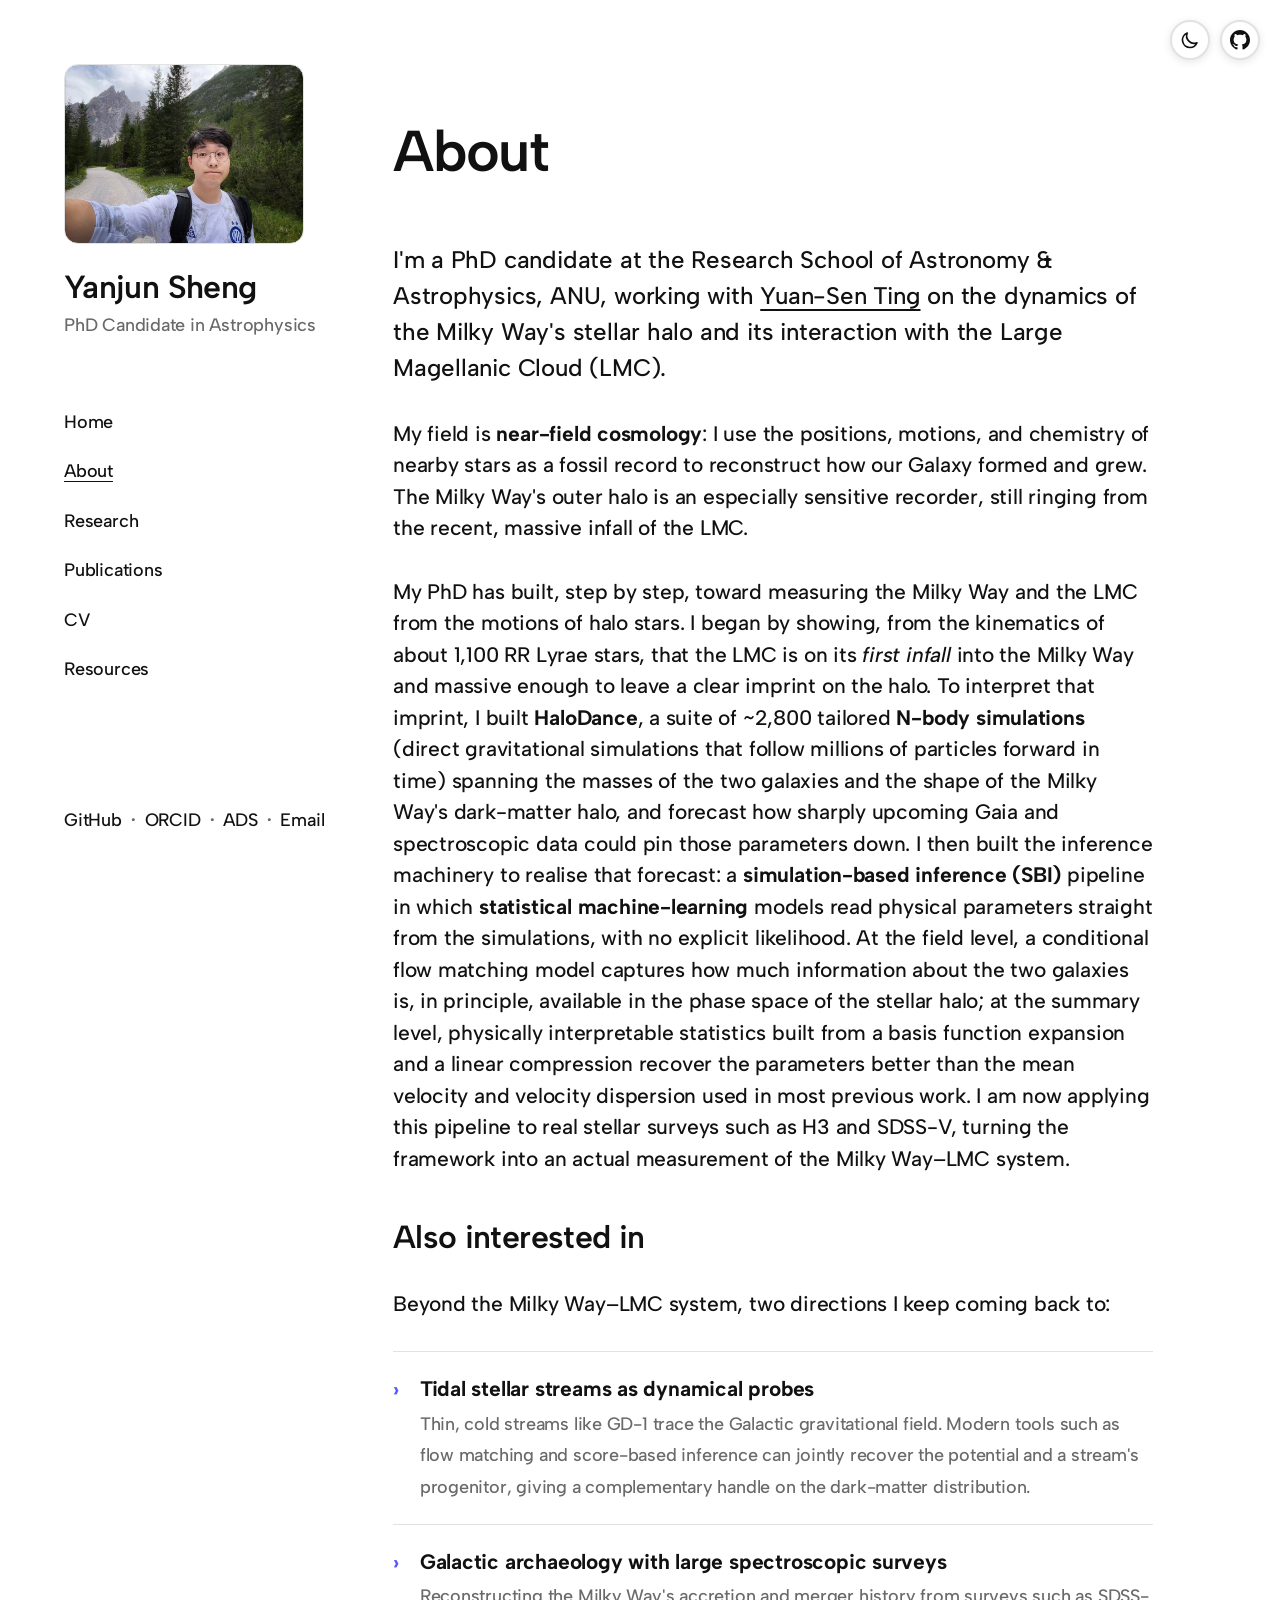
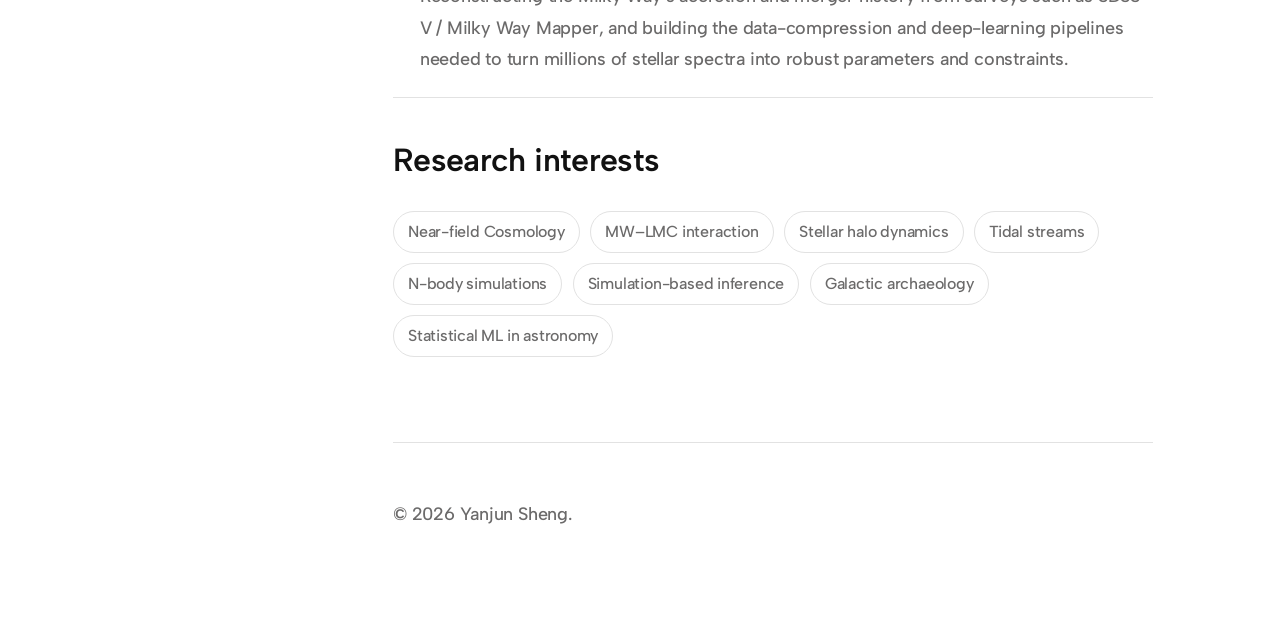
==== commit c007fcb9: "About: drop Education, add Near-field Cosmology; CV: sync Education to CV.tex - Remove the Education" ====
--- a/about.html
+++ b/about.html
@@ -39,6 +39,7 @@
         <li><a href="research.html">Research</a></li>
         <li><a href="publications.html">Publications</a></li>
         <li><a href="cv.html">CV</a></li>
+        <li><a href="resources.html">Resources</a></li>
       </ul>
     </nav>
     <div class="mobile-social">
@@ -66,6 +67,7 @@
               <li><a href="research.html">Research</a></li>
               <li><a href="publications.html">Publications</a></li>
               <li><a href="cv.html">CV</a></li>
+              <li><a href="resources.html">Resources</a></li>
             </ul>
           </nav>
         </div>
@@ -84,7 +86,7 @@
     <div class="main-col">
       <main class="page">
         <h1>About</h1>
-        <p class="lead">I'm a PhD candidate at the Research School of Astronomy &amp; Astrophysics, ANU, working with Yuan-Sen Ting on the dynamics of the Milky Way's stellar halo and its interaction with the Large Magellanic Cloud (LMC).</p>
+        <p class="lead">I'm a PhD candidate at the Research School of Astronomy &amp; Astrophysics, ANU, working with <a href="https://www.ysting.space/" target="_blank" rel="noopener">Yuan-Sen Ting</a> on the dynamics of the Milky Way's stellar halo and its interaction with the Large Magellanic Cloud (LMC).</p>
 
         <p>My field is <strong>near-field cosmology</strong>: I use the positions, motions, and chemistry of nearby stars as a fossil record to reconstruct how our Galaxy formed and grew. The Milky Way's outer halo is an especially sensitive recorder, still ringing from the recent, massive infall of the LMC.</p>
 
@@ -109,15 +111,9 @@
           </li>
         </ul>
 
-        <h2>Education</h2>
-        <ul class="themes">
-          <li><span class="num">2023–</span><div><div class="t">PhD in Astronomy &amp; Astrophysics, Australian National University</div><div class="d">Research School of Astronomy &amp; Astrophysics. Advisor: Yuan-Sen Ting.</div></div></li>
-          <li><span class="num">2021–23</span><div><div class="t">MSc in Astronomy &amp; Astrophysics, Australian National University</div><div class="d">Thesis: the first-infall history of the LMC from N-body simulations. Advisor: Yuan-Sen Ting.</div></div></li>
-          <li><span class="num">2017–21</span><div><div class="t">BSc in Astronomy, Beijing Normal University</div></div></li>
-        </ul>
-
         <h2>Research interests</h2>
         <div class="pill-row">
+          <span class="pill">Near-field Cosmology</span>
           <span class="pill">MW–LMC interaction</span>
           <span class="pill">Stellar halo dynamics</span>
           <span class="pill">Tidal streams</span>
--- a/styles.css
+++ b/styles.css
@@ -302,6 +302,28 @@
 .themes .num { color: var(--primary); font-weight: 700; font-variant-numeric: tabular-nums; }
 .themes .t { font-weight: 700; }
 .themes .d { color: var(--secondary); font-size: var(--fs-small); margin-top: 0.2em; }
+
+/* media (GIFs / figures) inside a theme */
+.theme-media {
+  display: flex;
+  flex-wrap: wrap;
+  gap: 16px;
+  margin-top: 16px;
+}
+.theme-media figure { margin: 0; flex: 1 1 260px; min-width: 0; }
+.theme-media img {
+  width: 100%;
+  display: block;
+  border-radius: 10px;
+  border: 1px solid var(--tertiary);
+  background: #fff;
+}
+.theme-media figcaption {
+  margin-top: 6px;
+  font-size: var(--fs-tiny);
+  color: var(--secondary);
+  text-align: center;
+}
 
 /* publications */
 .pubs { list-style: none; padding: 0; margin: 1.5em 0 0; }
